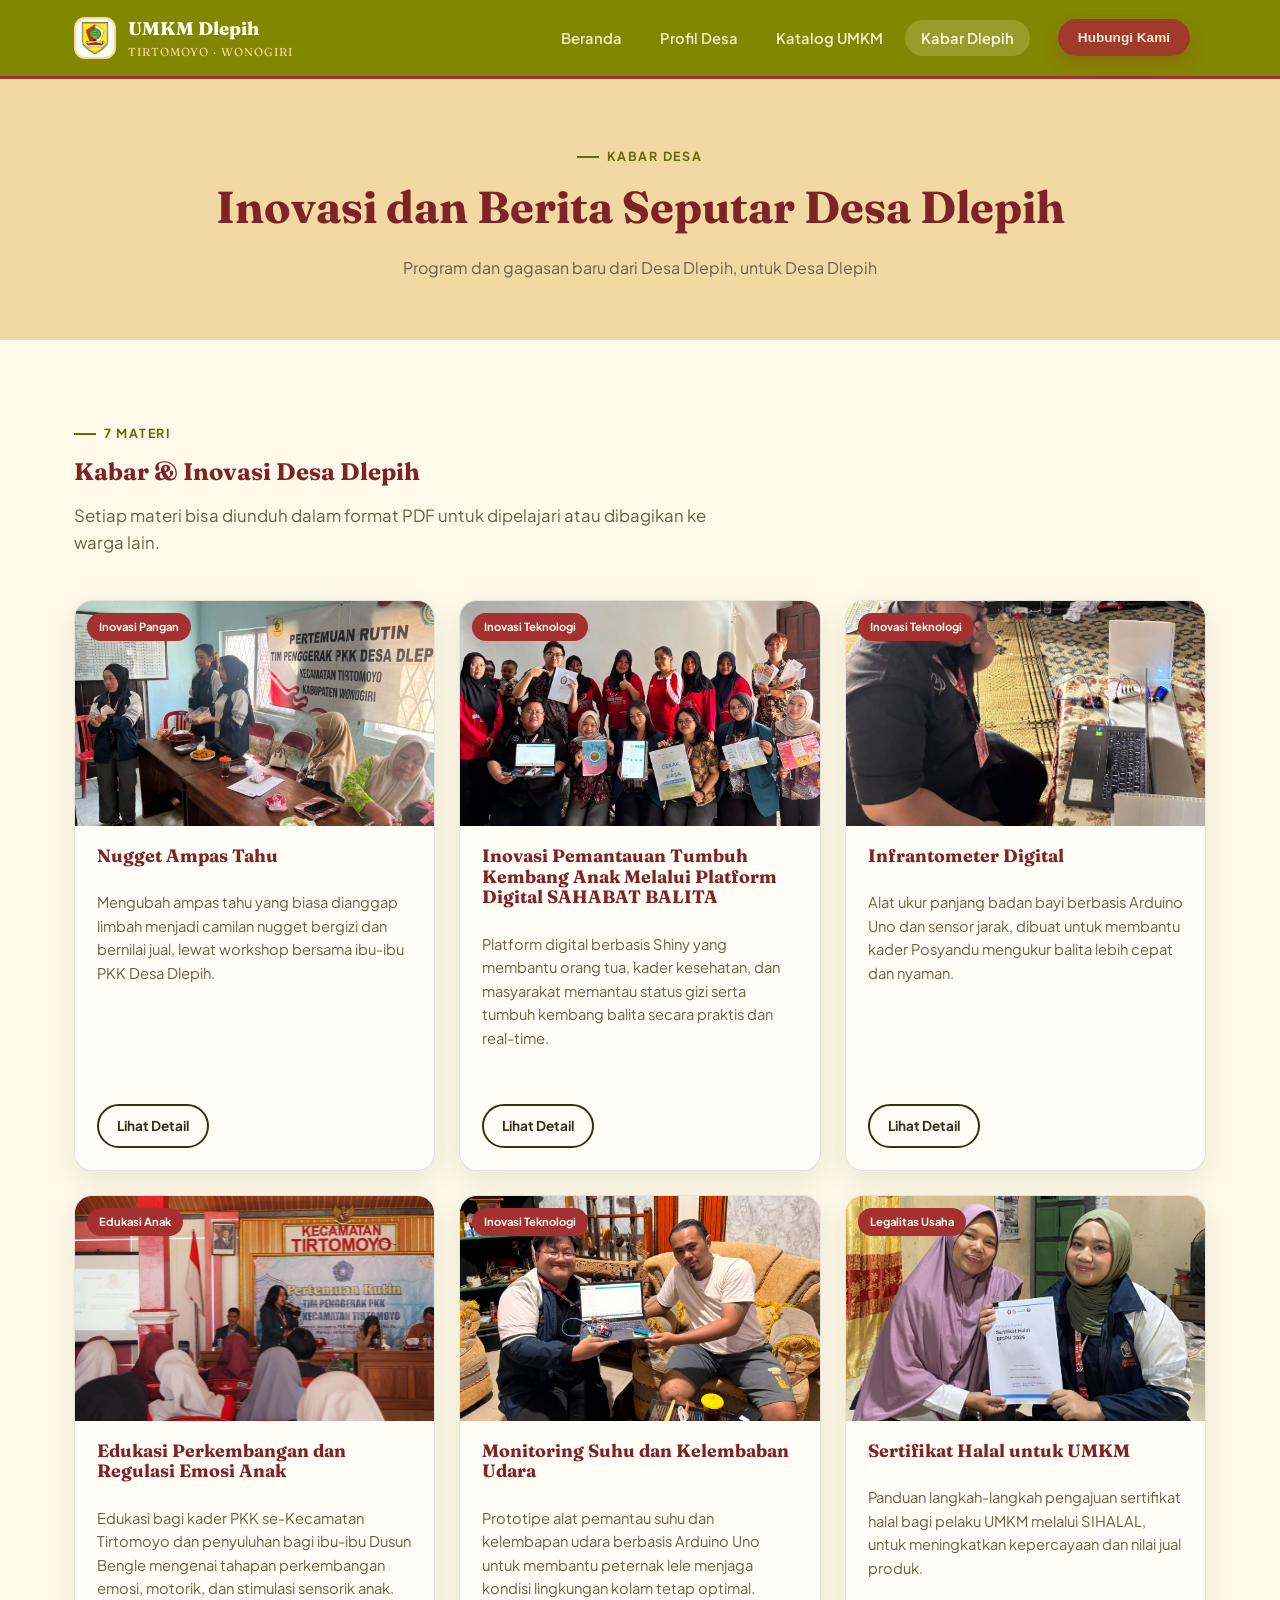
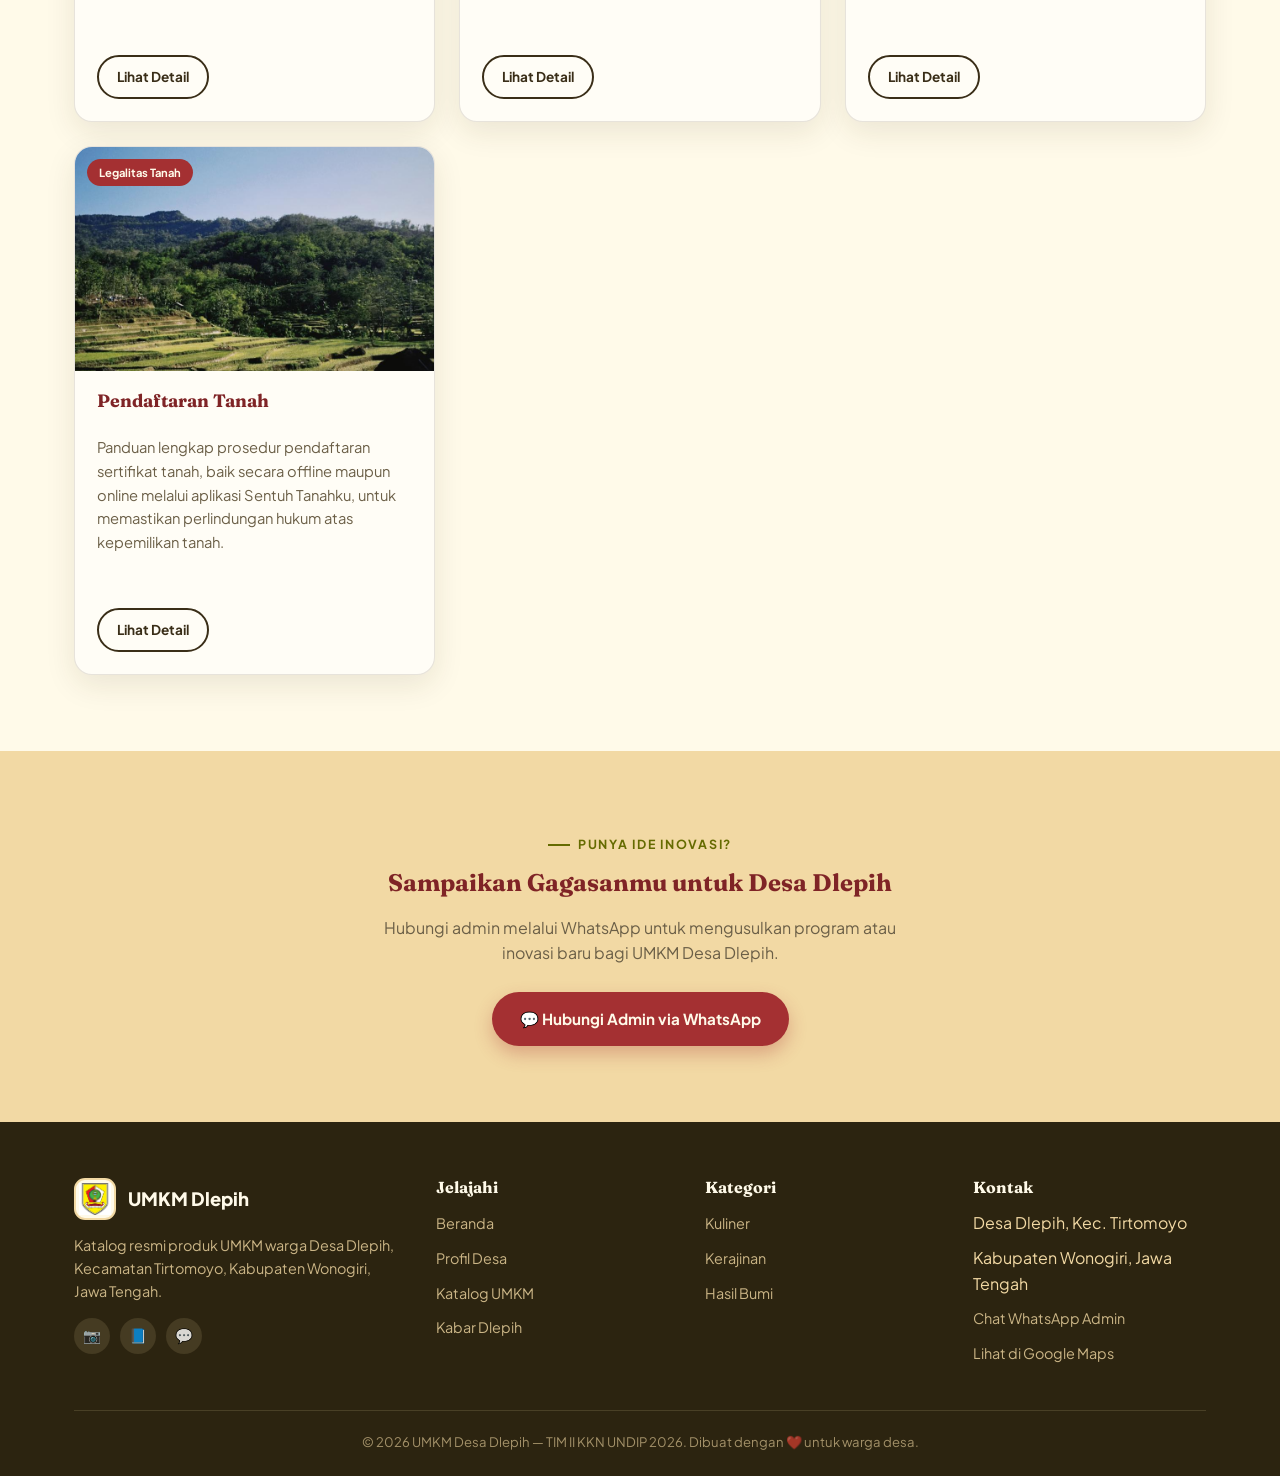
==== umkm-dlepih-v3/kabar-dlepih.html @ aad694e3 "initial commit" ====
<!DOCTYPE html>
<html lang="id">
<head>
<meta charset="UTF-8">
<meta name="viewport" content="width=device-width, initial-scale=1.0">
<title>Kabar Dlepih — UMKM Desa Dlepih</title>
<meta name="description" content="Kabar, inovasi, dan materi program pemberdayaan UMKM Desa Dlepih, Kecamatan Tirtomoyo, Kabupaten Wonogiri.">
<link rel="stylesheet" href="css/style.css">
<style>
  /* ===== Detail toggle untuk paragraf penjelasan Kabar Dlepih ===== */
  .kabar-lead{margin-bottom:0;}
  .kabar-detail{margin:14px 0 4px;border-top:1px solid rgba(0,0,0,.08);padding-top:12px;}
  .kabar-detail summary{
    cursor:pointer;list-style:none;display:flex;align-items:center;gap:8px;
    font-weight:700;color:#A43032;font-size:.95rem;user-select:none;
  }
  .kabar-detail summary::-webkit-details-marker{display:none;}
  .kabar-detail summary::before{content:'📖';font-size:1rem;}
  .kabar-detail summary::after{content:'▾';margin-left:auto;font-size:.8rem;transition:transform .2s ease;}
  .kabar-detail[open] summary::after{transform:rotate(180deg);}
  .kabar-detail-body{padding-top:12px;}
  .kabar-detail-body p{margin-bottom:12px;color:var(--ink-soft,#5c5c52);}
  .kabar-detail-body ul,
  .kabar-detail-body ol{margin:0 0 14px 20px;color:var(--ink-soft,#5c5c52);}
  .kabar-detail-body li{margin-bottom:6px;}
  .kabar-card-actions{display:flex;flex-wrap:wrap;gap:10px;margin-top:14px;}
  .kabar-link-app{
    display:inline-flex;align-items:center;gap:6px;
    background:#828700;color:#FFFAE9;border:none;
  }
  .kabar-link-app:hover{filter:brightness(1.08);}
</style>
</head>
<body>

<!-- ===== HEADER ===== -->
<header class="site-header">
  <nav class="nav">
    <a href="index.html" class="brand">
      <span class="brand-mark"><img src="images/logo-wonogiri.jpg" alt="Logo Kabupaten Wonogiri"></span>
      <span class="brand-text"><b>UMKM Dlepih</b><span>Tirtomoyo · Wonogiri</span></span>
    </a>
    <button class="nav-toggle" aria-label="Buka menu">&#9776;</button>
    <ul class="nav-links">
            <li><a href="index.html">Beranda</a></li>
      <li><a href="profil.html">Profil Desa</a></li>
      <li><a href="katalog.html">Katalog UMKM</a></li>
      <li><a href="kabar-dlepih.html">Kabar Dlepih</a></li>
      <li><a data-wa-admin href="#" target="_blank" rel="noopener"><button class="btn btn-primary btn-sm" style="margin-left:6px;">Hubungi Kami</button></a></li>
    </ul>
  </nav>
</header>

<!-- ===== HERO KABAR DLEPIH ===== -->
<section class="profile-hero">
  <div class="container">
    <span class="eyebrow" style="justify-content:center;">Kabar Desa</span>
    <h1>Inovasi dan Berita Seputar Desa Dlepih</h1>
    <p>Program dan gagasan baru dari Desa Dlepih, untuk Desa Dlepih</p>
  </div>
</section>

<!-- ===== GRID KABAR DLEPIH ===== -->
<section class="section">
  <div class="container">
    <div class="section-head reveal">
      <span class="eyebrow">7 Materi</span>
      <h2>Kabar &amp; Inovasi Desa Dlepih</h2>
      <p>Setiap materi bisa diunduh dalam format PDF untuk dipelajari atau dibagikan ke warga lain.</p>
    </div>

    <div class="kabar-grid" id="kabar-grid">
      <!-- diisi otomatis oleh js/main.js dari KABAR_DATA (js/data.js) -->
    </div>
  </div>
</section>

<!-- ===== CTA KONTAK ===== -->
<section class="section section--peach" id="kontak">
  <div class="container" style="text-align:center;">
    <span class="eyebrow" style="justify-content:center;">Punya Ide Inovasi?</span>
    <h2 style="max-width:560px;margin:0 auto 18px;">Sampaikan Gagasanmu untuk Desa Dlepih</h2>
    <p style="max-width:520px;margin:0 auto 26px;color:var(--ink-soft);">Hubungi admin melalui WhatsApp untuk mengusulkan program atau inovasi baru bagi UMKM Desa Dlepih.</p>
    <a class="btn btn-primary" target="_blank" rel="noopener" data-wa-admin href="#">💬 Hubungi Admin via WhatsApp</a>
  </div>
</section>

<!-- ===== FOOTER ===== -->
<footer class="site-footer">
  <div class="container">
    <div class="footer-grid">
      <div>
        <div class="footer-brand">
          <span class="brand-mark"><img src="images/logo-wonogiri.jpg" alt="Logo Kabupaten Wonogiri"></span>
          <span class="brand-text"><b style="color:var(--ivory)">UMKM Dlepih</b></span>
        </div>
        <p>Katalog resmi produk UMKM warga Desa Dlepih, Kecamatan Tirtomoyo, Kabupaten Wonogiri, Jawa Tengah.</p>
        <div class="footer-social">
          <a href="#" aria-label="Instagram">📷</a>
          <a href="#" aria-label="Facebook">📘</a>
          <a data-wa-admin href="#" aria-label="WhatsApp">💬</a>
        </div>
      </div>
      <div>
        <h4>Jelajahi</h4>
        <ul>
                <li><a href="index.html">Beranda</a></li>
      <li><a href="profil.html">Profil Desa</a></li>
      <li><a href="katalog.html">Katalog UMKM</a></li>
      <li><a href="kabar-dlepih.html">Kabar Dlepih</a></li>
        </ul>
      </div>
      <div>
        <h4>Kategori</h4>
        <ul>
          <li><a href="katalog.html?kategori=Kuliner">Kuliner</a></li>
          <li><a href="katalog.html?kategori=Kerajinan">Kerajinan</a></li>
          <li><a href="katalog.html?kategori=Hasil Bumi">Hasil Bumi</a></li>
        </ul>
      </div>
      <div>
        <h4>Kontak</h4>
        <ul>
          <li>Desa Dlepih, Kec. Tirtomoyo</li>
          <li>Kabupaten Wonogiri, Jawa Tengah</li>
          <li><a data-wa-admin href="#">Chat WhatsApp Admin</a></li>
          <li><a data-maps-desa href="#" target="_blank" rel="noopener">Lihat di Google Maps</a></li>
        </ul>
      </div>
    </div>
    <div class="footer-bottom">
      © <span id="tahun-footer"></span> UMKM Desa Dlepih — TIM II KKN UNDIP 2026. Dibuat dengan ❤️ untuk warga desa.
    </div>
  </div>
</footer>

<script src="js/data.js"></script>
<script src="js/main.js"></script>
</body>
</html>
---- umkm-dlepih-v3/css/style.css ----
/* =========================================================
   UMKM DESA DLEPIH — style.css
   Palet warna diambil dari color palette yang diberikan:
   Ivory Mist #FFFAE9 | Soft Peach #F2D9A4 | Tea Green #D2E5C5
   Brown Red  #A43032 | Olive     #828700
   ========================================================= */

@import url('https://fonts.googleapis.com/css2?family=Fraunces:opsz,wght@9..144,400;9..144,600;9..144,700;9..144,900&family=Plus+Jakarta+Sans:wght@400;500;600;700;800&display=swap');

:root{
  --ivory:      #FFFAE9;
  --peach:      #F2D9A4;
  --tea:        #D2E5C5;
  --brick:      #A43032;
  --brick-dark: #7f2426;
  --olive:      #828700;
  --olive-dark: #656b00;
  --ink:        #3A2E18;      /* coklat gelap hangat, bukan hitam pekat */
  --ink-soft:   #6b5f47;
  --paper:      #FFFDF6;
  --line:       rgba(58,46,24,0.12);
  --shadow:     0 10px 30px rgba(58,46,24,0.10);
  --radius:     18px;
  --radius-sm:  10px;
  --maxw:       1180px;
}

*{ box-sizing:border-box; }
html{ scroll-behavior:smooth; }
body{
  margin:0;
  font-family:'Plus Jakarta Sans', sans-serif;
  background:var(--ivory);
  color:var(--ink);
  line-height:1.6;
  -webkit-font-smoothing:antialiased;
}
img{ max-width:100%; display:block; }
a{ color:inherit; text-decoration:none; }
ul{ margin:0; padding:0; list-style:none; }
h1,h2,h3,h4{
  font-family:'Fraunces', serif;
  font-weight:700;
  line-height:1.15;
  margin:0 0 .5em;
  color:var(--brick-dark);
}
.container{ max-width:var(--maxw); margin:0 auto; padding:0 24px; }
.eyebrow{
  display:inline-flex; align-items:center; gap:8px;
  font-size:.78rem; letter-spacing:.14em; text-transform:uppercase;
  font-weight:700; color:var(--olive-dark);
  margin-bottom:14px;
}
.eyebrow::before{
  content:""; width:22px; height:2px; background:var(--olive-dark); display:inline-block;
}
.section{ padding:76px 0; }
.section--tea{ background:var(--tea); }
.section--peach{ background:var(--peach); }
.section-head{ max-width:640px; margin-bottom:44px; }
.section-head p{ color:var(--ink-soft); font-size:1.05rem; }

/* ---------- Anyaman pattern (motif caping/anyaman bambu, dipakai tipis sbg tekstur) ---------- */
.anyaman-bg{
  background-image:
    repeating-linear-gradient(45deg, rgba(58,46,24,0.05) 0 2px, transparent 2px 18px),
    repeating-linear-gradient(-45deg, rgba(58,46,24,0.05) 0 2px, transparent 2px 18px);
}

/* ---------- Buttons ---------- */
.btn{
  display:inline-flex; align-items:center; justify-content:center; gap:8px;
  padding:13px 26px; border-radius:999px; font-weight:700; font-size:.95rem;
  border:2px solid transparent; cursor:pointer; transition:transform .15s ease, box-shadow .15s ease, background .15s ease;
  white-space:nowrap;
}
.btn:hover{ transform:translateY(-2px); }
.btn-primary{ background:var(--brick); color:var(--ivory); box-shadow:0 8px 18px rgba(164,48,50,.30); }
.btn-primary:hover{ background:var(--brick-dark); }
.btn-olive{ background:var(--olive); color:var(--ivory); box-shadow:0 8px 18px rgba(130,135,0,.28); }
.btn-olive:hover{ background:var(--olive-dark); }
.btn-outline{ background:transparent; border-color:var(--ink); color:var(--ink); }
.btn-outline:hover{ background:var(--ink); color:var(--ivory); }
.btn-ghost-light{ background:rgba(255,250,233,.15); border-color:rgba(255,250,233,.55); color:var(--ivory); }
.btn-ghost-light:hover{ background:rgba(255,250,233,.95); color:var(--brick-dark); }
.btn-sm{ padding:9px 18px; font-size:.85rem; }
.btn-block{ width:100%; }
.btn svg{ width:18px; height:18px; flex-shrink:0; }

/* ---------- Header / Nav ---------- */
.site-header{
  position:sticky; top:0; z-index:50;
  background:var(--olive); color:var(--ivory);
  border-bottom:3px solid var(--brick);
}
.nav{
  display:flex; align-items:center; justify-content:space-between;
  padding:14px 24px; max-width:var(--maxw); margin:0 auto;
}
.brand{ display:flex; align-items:center; gap:12px; font-family:'Fraunces',serif; }
.brand-mark{
  width:42px; height:42px; border-radius:11px; background:var(--ivory);
  display:flex; align-items:center; justify-content:center;
  flex-shrink:0; border:2px solid var(--peach); overflow:hidden; padding:3px;
}
.brand-mark img{ width:100%; height:100%; object-fit:contain; }
.brand-text b{ display:block; font-size:1.15rem; color:var(--ivory); font-weight:800; }
.brand-text span{ display:block; font-size:.72rem; color:var(--peach); letter-spacing:.08em; text-transform:uppercase; }
.nav-links{ display:flex; align-items:center; gap:6px; }
.nav-links a{
  padding:9px 16px; border-radius:999px; font-weight:600; font-size:.92rem;
  color:var(--ivory); opacity:.88; transition:.15s;
}
.nav-links a:hover, .nav-links a.active{ background:rgba(255,250,233,.18); opacity:1; }
.nav-toggle{ display:none; background:none; border:none; color:var(--ivory); font-size:1.6rem; cursor:pointer; }

@media(max-width:860px){
  .nav-toggle{ display:block; }
  .nav-links{
    position:absolute; top:100%; left:0; right:0; background:var(--olive);
    flex-direction:column; align-items:stretch; padding:10px 20px 20px;
    display:none; border-bottom:3px solid var(--brick);
  }
  .nav-links.open{ display:flex; }
  .nav-links a{ padding:12px 14px; }
}

/* ---------- Hero ---------- */
.hero{
  position:relative; overflow:hidden;
  background:linear-gradient(160deg, var(--olive) 0%, #5f6600 55%, var(--brick-dark) 130%);
  color:var(--ivory); padding:90px 0 70px;
}
.hero::after{
  content:""; position:absolute; inset:0;
  background-image:repeating-linear-gradient(45deg, rgba(255,250,233,.05) 0 2px, transparent 2px 20px),
                    repeating-linear-gradient(-45deg, rgba(255,250,233,.05) 0 2px, transparent 2px 20px);
  pointer-events:none;
}
.hero-inner{ position:relative; display:grid; grid-template-columns:1.15fr .85fr; gap:48px; align-items:center; }
.hero-tag{
  display:inline-flex; align-items:center; gap:8px; background:rgba(255,250,233,.12);
  border:1px solid rgba(255,250,233,.35); padding:7px 16px; border-radius:999px;
  font-size:.8rem; font-weight:700; letter-spacing:.06em; margin-bottom:20px;
}
.hero h1{ color:var(--ivory); font-size:clamp(2.3rem, 4.6vw, 3.6rem); margin-bottom:18px; }
.hero h1 em{ font-style:normal; color:var(--peach); }
.hero p.lead{ color:rgba(255,250,233,.88); font-size:1.12rem; max-width:520px; margin-bottom:30px; }
.hero-actions{ display:flex; gap:14px; flex-wrap:wrap; }
.hero-compass{
  position:relative; aspect-ratio:1; max-width:340px; margin:0 auto;
  border:2px solid rgba(255,250,233,.4); border-radius:50%;
  display:flex; align-items:center; justify-content:center;
}
.hero-compass::before{
  content:""; position:absolute; inset:22px; border:1px dashed rgba(255,250,233,.35); border-radius:50%;
}
.hero-compass-core{
  width:64%; aspect-ratio:1; border-radius:50%; background:var(--peach);
  display:flex; align-items:center; justify-content:center; text-align:center;
  color:var(--brick-dark); box-shadow:0 20px 40px rgba(0,0,0,.25); overflow:hidden;
}
.hero-compass-core img{ width:100%; height:100%; object-fit:cover; border-radius:50%; }
.hero-compass-point{
  position:absolute; width:34px; height:34px; border-radius:50%; background:var(--brick);
  display:flex; align-items:center; justify-content:center; color:var(--ivory); font-size:.75rem; font-weight:800;
  border:2px solid var(--ivory); overflow:hidden;
}
.hero-compass-point img{ width:100%; height:100%; object-fit:cover; border-radius:50%; }

/* ---------- Hero photo cluster (3 lingkaran foto bertumpuk diagonal) ---------- */
.hero-photo-cluster{
  position:relative; max-width:380px; aspect-ratio:4/5; margin:0 auto; width:100%;
}
.hero-cluster-circle{
  position:absolute; border-radius:50%; overflow:hidden;
  border:5px solid var(--ivory); box-shadow:0 16px 34px rgba(0,0,0,.28);
}
.hero-cluster-circle img{ width:100%; height:100%; object-fit:cover; display:block; }
.hero-cluster-circle--1{ width:56%; aspect-ratio:1; top:0; left:0; z-index:1; }
.hero-cluster-circle--2{ width:58%; aspect-ratio:1; top:14%; right:0; z-index:2; }
.hero-cluster-circle--3{ width:52%; aspect-ratio:1; bottom:14%; left:22%; z-index:3; }
@media(max-width:860px){ .hero-photo-cluster{ max-width:300px; } }
@media(max-width:860px){ .hero-inner{ grid-template-columns:1fr; } .hero-actions{ justify-content:center; } .hero h1, .hero p.lead{ text-align:center; margin-left:auto; margin-right:auto; } }

/* ---------- Stats ---------- */
.stats{
  display:grid; grid-template-columns:repeat(4,1fr); gap:1px;
  background:var(--line); border:1px solid var(--line); border-radius:var(--radius);
  overflow:hidden; margin-top:-46px; position:relative; z-index:2; box-shadow:var(--shadow);
}
.stat-item{ background:var(--paper); padding:26px 18px; text-align:center; }
.stat-item b{ display:block; font-family:'Fraunces',serif; font-size:2rem; color:var(--brick); }
.stat-item span{ font-size:.82rem; color:var(--ink-soft); font-weight:600; }
@media(max-width:700px){ .stats{ grid-template-columns:repeat(2,1fr); margin-top:24px; } }

/* ---------- About split ---------- */
.about-grid{ display:grid; grid-template-columns:1fr 1fr; gap:56px; align-items:center; }
.about-art{
  position:relative; border-radius:var(--radius); overflow:hidden; min-height:340px;
  background:linear-gradient(150deg, var(--brick) 0%, var(--olive) 100%);
  display:flex; align-items:flex-end; padding:26px; color:var(--ivory);
}
.about-art-photo{ position:absolute; inset:0; width:100%; height:100%; object-fit:cover; }
.about-art-overlay{
  position:absolute; inset:0;
  background:linear-gradient(180deg, rgba(58,46,24,0) 40%, rgba(58,46,24,.75) 100%);
}
.about-art .anyaman-bg{ position:absolute; inset:0; background-color:transparent; }
.about-art-label{ position:relative; font-family:'Fraunces',serif; font-size:1.3rem; }
.about-text p{ color:var(--ink-soft); margin-bottom:16px; }
.about-facts{ display:grid; grid-template-columns:1fr 1fr; gap:14px; margin-top:22px; }
.fact-card{ background:var(--paper); border:1px solid var(--line); border-radius:var(--radius-sm); padding:16px 18px; }
.fact-card b{ display:block; color:var(--brick); font-family:'Fraunces',serif; font-size:1rem; margin-bottom:4px; }
.fact-card span{ font-size:.85rem; color:var(--ink-soft); }
@media(max-width:860px){ .about-grid{ grid-template-columns:1fr; } }

/* ---------- Category chips ---------- */
.cat-grid{ display:grid; grid-template-columns:repeat(4,1fr); gap:20px; }
.cat-card{
  background:var(--paper); border:1px solid var(--line); border-radius:var(--radius);
  padding:28px 22px; transition:.2s; box-shadow:var(--shadow);
}
.cat-card:hover{ transform:translateY(-4px); border-color:var(--brick); }
.cat-icon{
  width:52px; height:52px; border-radius:14px; display:flex; align-items:center; justify-content:center;
  background:var(--tea); color:var(--olive-dark); margin-bottom:16px; font-size:1.4rem;
}
.cat-card h3{ font-size:1.15rem; margin-bottom:6px; }
.cat-card p{ color:var(--ink-soft); font-size:.9rem; margin-bottom:10px; }
.cat-count{ font-size:.78rem; font-weight:700; color:var(--brick); }
@media(max-width:900px){ .cat-grid{ grid-template-columns:1fr 1fr; } }
@media(max-width:560px){ .cat-grid{ grid-template-columns:1fr; } }

/* ---------- Product cards + slider ---------- */
.produk-grid{ display:grid; grid-template-columns:repeat(3,1fr); gap:26px; }
@media(max-width:960px){ .produk-grid{ grid-template-columns:1fr 1fr; } }
@media(max-width:640px){ .produk-grid{ grid-template-columns:1fr; } }

.produk-card{
  background:var(--paper); border:1px solid var(--line); border-radius:var(--radius);
  overflow:hidden; box-shadow:var(--shadow); display:flex; flex-direction:column;
  transition:transform .18s ease;
}
.produk-card:hover{ transform:translateY(-4px); }

.slider{ position:relative; aspect-ratio:4/3; overflow:hidden; background:var(--tea); }
.slider-track{ display:flex; height:100%; transition:transform .4s ease; }
.slider-track img{ width:100%; height:100%; object-fit:cover; flex-shrink:0; }
.slider-badge{
  position:absolute; top:12px; left:12px; background:var(--brick); color:var(--ivory);
  font-size:.72rem; font-weight:700; padding:5px 12px; border-radius:999px; z-index:2;
}
.slider-dots{ position:absolute; bottom:10px; left:0; right:0; display:flex; justify-content:center; gap:6px; z-index:2; }
.slider-dots button{
  width:7px; height:7px; border-radius:50%; border:none; background:rgba(255,250,233,.55); cursor:pointer; padding:0;
}
.slider-dots button.active{ background:var(--ivory); width:18px; border-radius:4px; }
.slider-nav{
  position:absolute; top:50%; transform:translateY(-50%); z-index:2;
  width:30px; height:30px; border-radius:50%; border:none; background:rgba(58,46,24,.45); color:#fff;
  display:flex; align-items:center; justify-content:center; cursor:pointer; font-size:.9rem;
}
.slider-nav.prev{ left:10px; } .slider-nav.next{ right:10px; }
.slider-nav:hover{ background:rgba(58,46,24,.75); }

.produk-body{ padding:20px 20px 22px; display:flex; flex-direction:column; gap:8px; flex:1; }
.produk-body h3{ font-size:1.15rem; margin-bottom:0; }
.produk-usp{
  display:inline-block; background:var(--tea); color:var(--olive-dark); font-size:.72rem; font-weight:700;
  padding:4px 10px; border-radius:999px; align-self:flex-start;
}
.produk-desc{ font-size:.88rem; color:var(--ink-soft); flex:1;
  display:-webkit-box; -webkit-line-clamp:3; -webkit-box-orient:vertical; overflow:hidden; }
.produk-meta{ display:flex; align-items:center; justify-content:space-between; font-size:.82rem; color:var(--ink-soft); }
.produk-price{ font-weight:800; color:var(--brick); font-family:'Fraunces',serif; font-size:1.05rem; }
.produk-actions{ display:flex; gap:8px; margin-top:6px; flex-wrap:wrap; }
.produk-actions .btn{ flex:1; }

/* ---------- Katalog filter bar ---------- */
.filter-bar{
  display:flex; flex-wrap:wrap; gap:12px; align-items:center; justify-content:space-between;
  background:var(--paper); border:1px solid var(--line); border-radius:var(--radius);
  padding:18px 22px; margin-bottom:34px; box-shadow:var(--shadow);
}
.chip-group{ display:flex; flex-wrap:wrap; gap:8px; }
.chip{
  padding:8px 16px; border-radius:999px; border:1.5px solid var(--line); background:var(--ivory);
  font-size:.85rem; font-weight:700; cursor:pointer; color:var(--ink-soft); transition:.15s;
}
.chip:hover{ border-color:var(--brick); color:var(--brick); }
.chip.active{ background:var(--brick); border-color:var(--brick); color:var(--ivory); }
.search-box{ position:relative; }
.search-box input{
  padding:10px 16px 10px 38px; border-radius:999px; border:1.5px solid var(--line);
  font-family:inherit; font-size:.9rem; width:230px; background:var(--ivory);
}
.search-box svg{ position:absolute; left:13px; top:50%; transform:translateY(-50%); width:16px; height:16px; color:var(--ink-soft); }
.empty-state{ text-align:center; padding:60px 20px; color:var(--ink-soft); }

/* ---------- Detail page ---------- */
.detail-wrap{ display:grid; grid-template-columns:1.05fr .95fr; gap:48px; align-items:flex-start; }
.detail-slider{ border-radius:var(--radius); overflow:hidden; box-shadow:var(--shadow); }
.detail-slider .slider{ aspect-ratio:4/3; }
.breadcrumb{ font-size:.85rem; color:var(--ink-soft); margin-bottom:20px; }
.breadcrumb a{ color:var(--olive-dark); font-weight:700; }
.detail-kategori{
  display:inline-block; background:var(--tea); color:var(--olive-dark); font-weight:700;
  font-size:.78rem; padding:5px 14px; border-radius:999px; margin-bottom:12px;
}
.detail-info h1{ font-size:2rem; }
.detail-price{ font-family:'Fraunces',serif; font-size:1.6rem; color:var(--brick); margin-bottom:18px; }
.detail-usp{ background:var(--peach); border-left:4px solid var(--brick); border-radius:var(--radius-sm); padding:14px 18px; margin-bottom:18px; font-size:.92rem; }
.detail-usp b{ display:block; color:var(--brick-dark); margin-bottom:4px; font-family:'Fraunces',serif; }
.detail-desc{ color:var(--ink-soft); margin-bottom:22px; }
.detail-facts{ display:flex; flex-direction:column; gap:12px; margin-bottom:26px; }
.detail-fact{ display:flex; align-items:flex-start; gap:12px; font-size:.92rem; }
.detail-fact .ic{
  width:36px; height:36px; border-radius:10px; background:var(--tea); color:var(--olive-dark);
  display:flex; align-items:center; justify-content:center; flex-shrink:0;
}
.detail-fact b{ display:block; font-size:.78rem; text-transform:uppercase; letter-spacing:.04em; color:var(--ink-soft); }
.detail-actions{ display:flex; flex-direction:column; gap:12px; }
@media(max-width:900px){ .detail-wrap{ grid-template-columns:1fr; } }

/* ---------- Footer ---------- */
.site-footer{ background:#2c2410; color:var(--peach); padding:56px 0 24px; }
.footer-grid{ display:grid; grid-template-columns:1.4fr 1fr 1fr 1fr; gap:36px; margin-bottom:36px; }
.footer-grid h4{ color:var(--ivory); font-size:1rem; margin-bottom:14px; }
.footer-grid p, .footer-grid a{ color:rgba(242,217,164,.8); font-size:.9rem; }
.footer-grid ul li{ margin-bottom:9px; }
.footer-grid a:hover{ color:var(--ivory); }
.footer-brand{ display:flex; gap:12px; align-items:center; margin-bottom:14px; }
.footer-bottom{ border-top:1px solid rgba(242,217,164,.15); padding-top:20px; text-align:center; font-size:.82rem; color:rgba(242,217,164,.6); }
.footer-social{ display:flex; gap:10px; margin-top:14px; }
.footer-social a{ width:36px; height:36px; border-radius:50%; background:rgba(242,217,164,.12); display:flex; align-items:center; justify-content:center; }
.footer-social a:hover{ background:var(--brick); }
@media(max-width:800px){ .footer-grid{ grid-template-columns:1fr 1fr; } }

/* ---------- Misc / profil page ---------- */
.profile-hero{ background:var(--peach); padding:60px 0; text-align:center; }
.profile-hero h1{ font-size:clamp(2rem,4vw,2.8rem); }
.profile-hero p{ max-width:640px; margin:0 auto; color:var(--ink-soft); }
.timeline{ display:flex; flex-direction:column; gap:22px; }
.timeline-item{ display:grid; grid-template-columns:120px 1fr; gap:20px; }
.timeline-item .tag{ font-weight:800; color:var(--brick); font-family:'Fraunces',serif; }
.gallery-map{ border-radius:var(--radius); overflow:hidden; box-shadow:var(--shadow); }
.badge-row{ display:flex; flex-wrap:wrap; gap:10px; margin-top:18px; }
.badge{ background:var(--tea); color:var(--olive-dark); font-weight:700; font-size:.8rem; padding:7px 14px; border-radius:999px; }

/* ---------- Kabar Dlepih (dulu: Inovasi) ---------- */
.kabar-grid{ display:grid; grid-template-columns:repeat(3, 1fr); gap:24px; align-items:stretch; }
.kabar-card{
  background:var(--paper); border:1px solid var(--line); border-radius:var(--radius);
  overflow:hidden; box-shadow:var(--shadow); display:flex; flex-direction:column;
  transition:transform .2s ease, box-shadow .2s ease;
}
.kabar-card:hover{ transform:translateY(-4px); box-shadow:0 20px 40px rgba(0,0,0,.16); }
.kabar-card-media{ position:relative; aspect-ratio:16/10; overflow:hidden; background:var(--tea); }
.kabar-card-media img{ width:100%; height:100%; object-fit:cover; }
.kabar-badge{
  position:absolute; top:12px; left:12px; background:var(--brick); color:var(--ivory);
  font-size:.7rem; font-weight:700; padding:5px 12px; border-radius:999px;
}
.kabar-badge--soon{ background:var(--olive-dark); }
.kabar-card-body{ padding:20px 22px 24px; display:flex; flex-direction:column; flex:1; }
.kabar-card-body h3{ font-size:1.12rem; margin-bottom:10px; }
.kabar-card-body p{ color:var(--ink-soft); font-size:.92rem; margin-bottom:16px; flex:1; }
.kabar-download{
  display:inline-flex; align-items:center; gap:6px; align-self:flex-start;
  font-size:.82rem; font-weight:700;
}
.kabar-download--soon{
  color:var(--ink-soft); background:var(--tea); padding:8px 14px; border-radius:999px;
  cursor:default;
}
.kabar-card--empty{ opacity:.88; }
.kabar-card--empty .kabar-card-media img{ opacity:.75; }

@media(max-width:980px){ .kabar-grid{ grid-template-columns:1fr 1fr; } }
@media(max-width:640px){ .kabar-grid{ grid-template-columns:1fr; } }

.reveal{ opacity:0; transform:translateY(18px); transition:opacity .6s ease, transform .6s ease; }
.reveal.in{ opacity:1; transform:translateY(0); }

@media (prefers-reduced-motion: reduce){
  html{ scroll-behavior:auto; }
  .reveal{ transition:none; opacity:1; transform:none; }
}
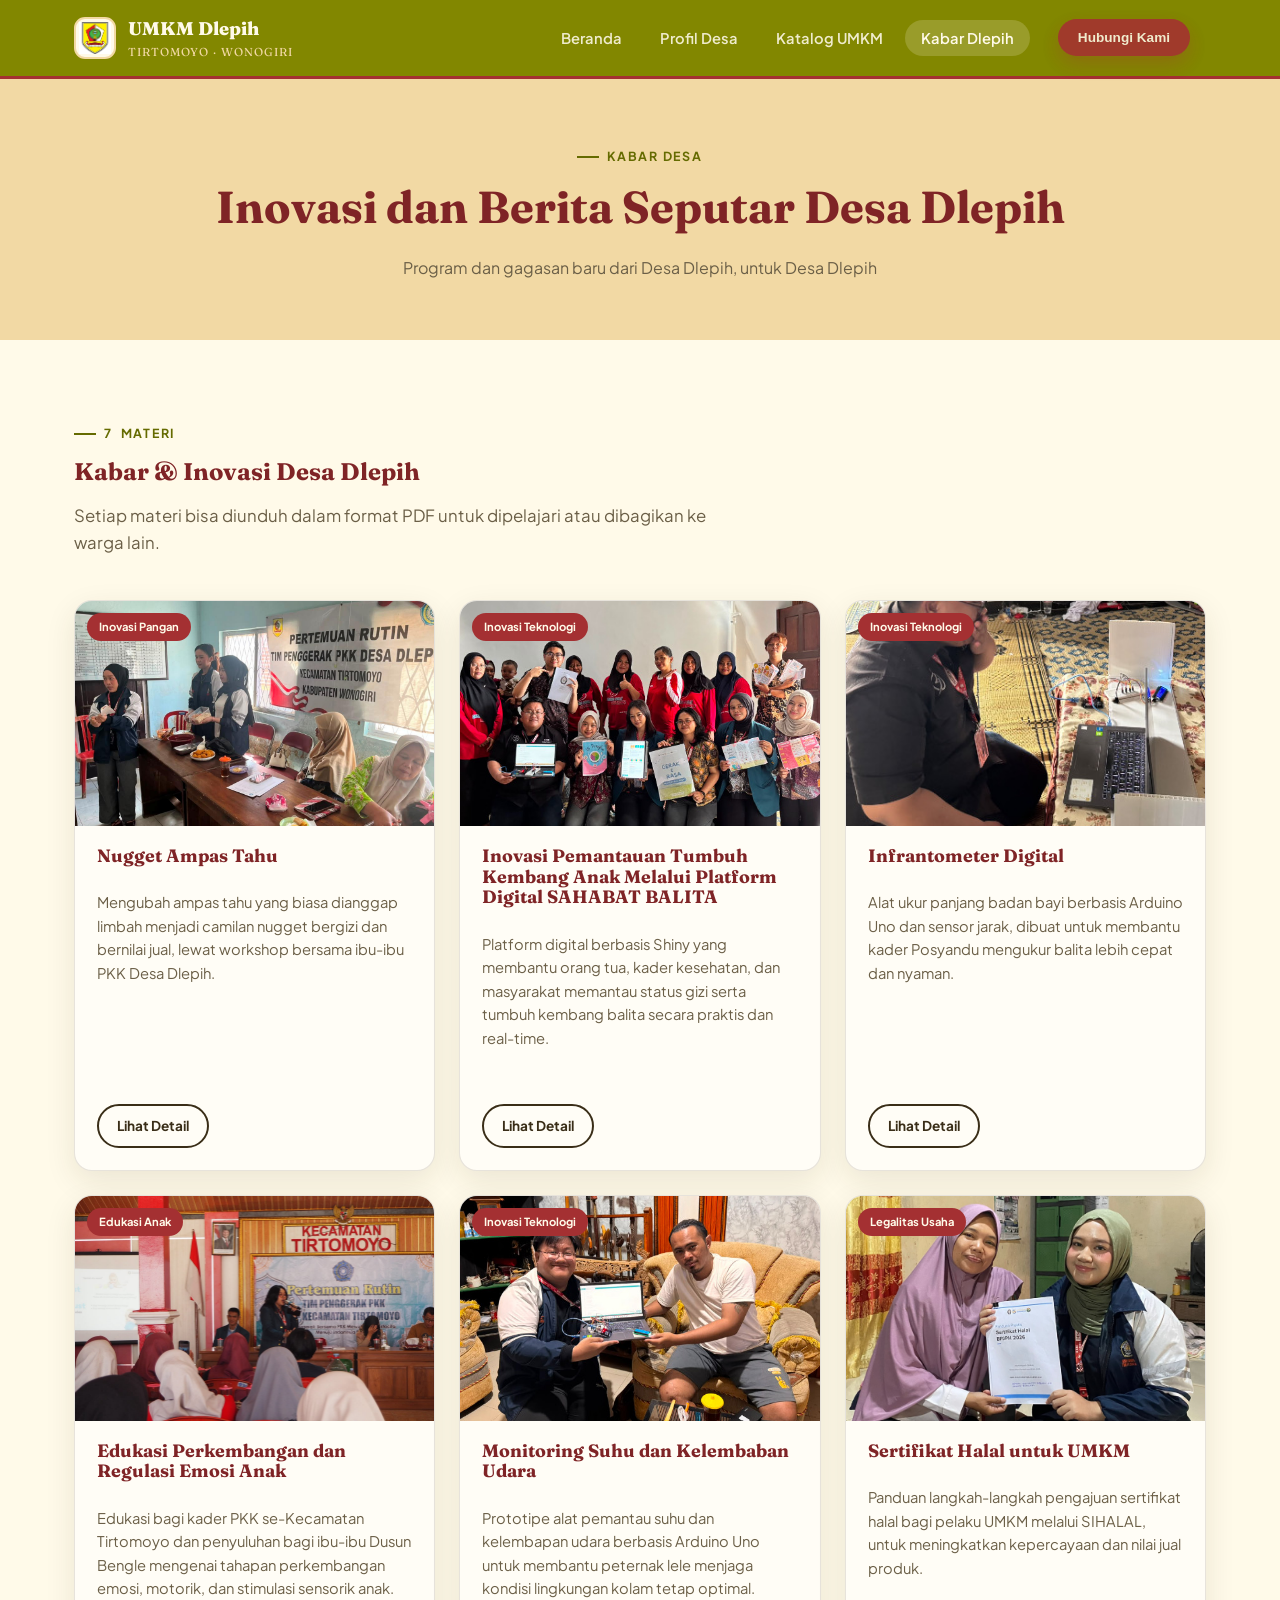
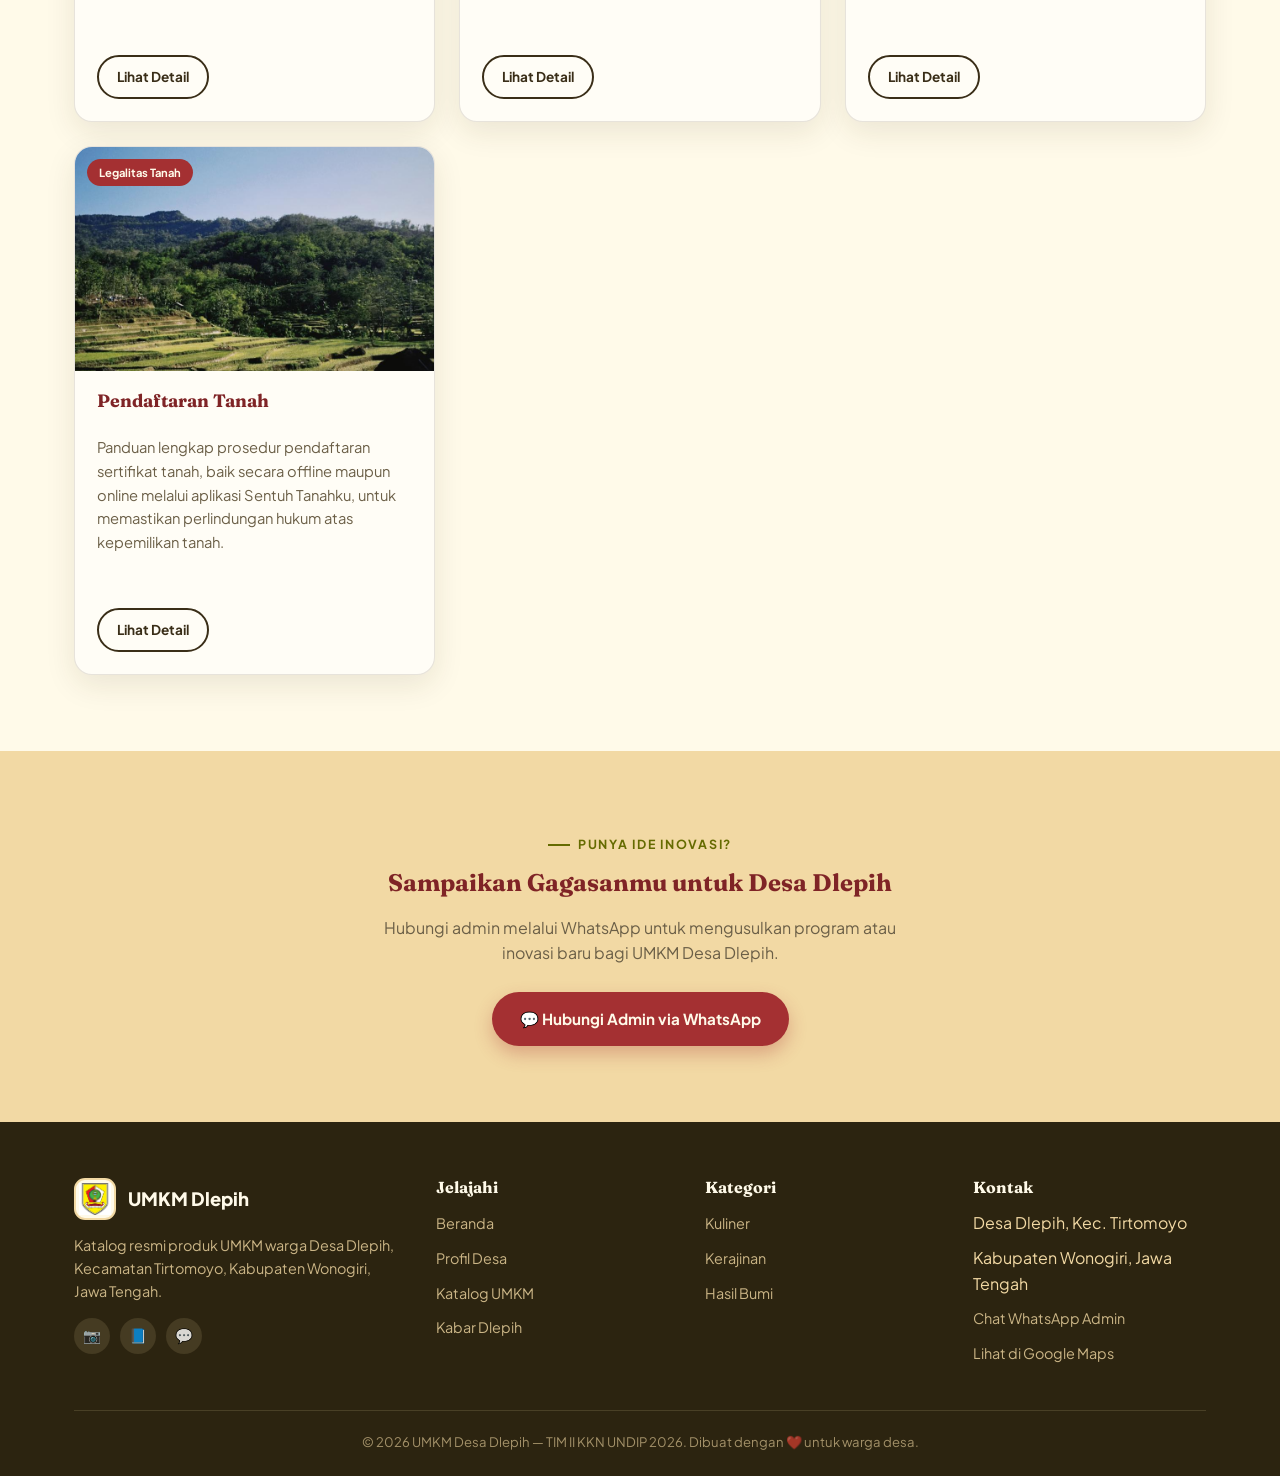
==== commit df67e7f0: "Update kabar-dlepih.html" ====
--- a/umkm-dlepih-v3/kabar-dlepih.html
+++ b/umkm-dlepih-v3/kabar-dlepih.html
@@ -64,7 +64,7 @@
 <section class="section">
   <div class="container">
     <div class="section-head reveal">
-      <span class="eyebrow">7 Materi</span>
+      <span class="eyebrow"><span data-total-kabar></span> Materi</span>
       <h2>Kabar &amp; Inovasi Desa Dlepih</h2>
       <p>Setiap materi bisa diunduh dalam format PDF untuk dipelajari atau dibagikan ke warga lain.</p>
     </div>
@@ -137,4 +137,4 @@
 <script src="js/data.js"></script>
 <script src="js/main.js"></script>
 </body>
-</html>+</html>
